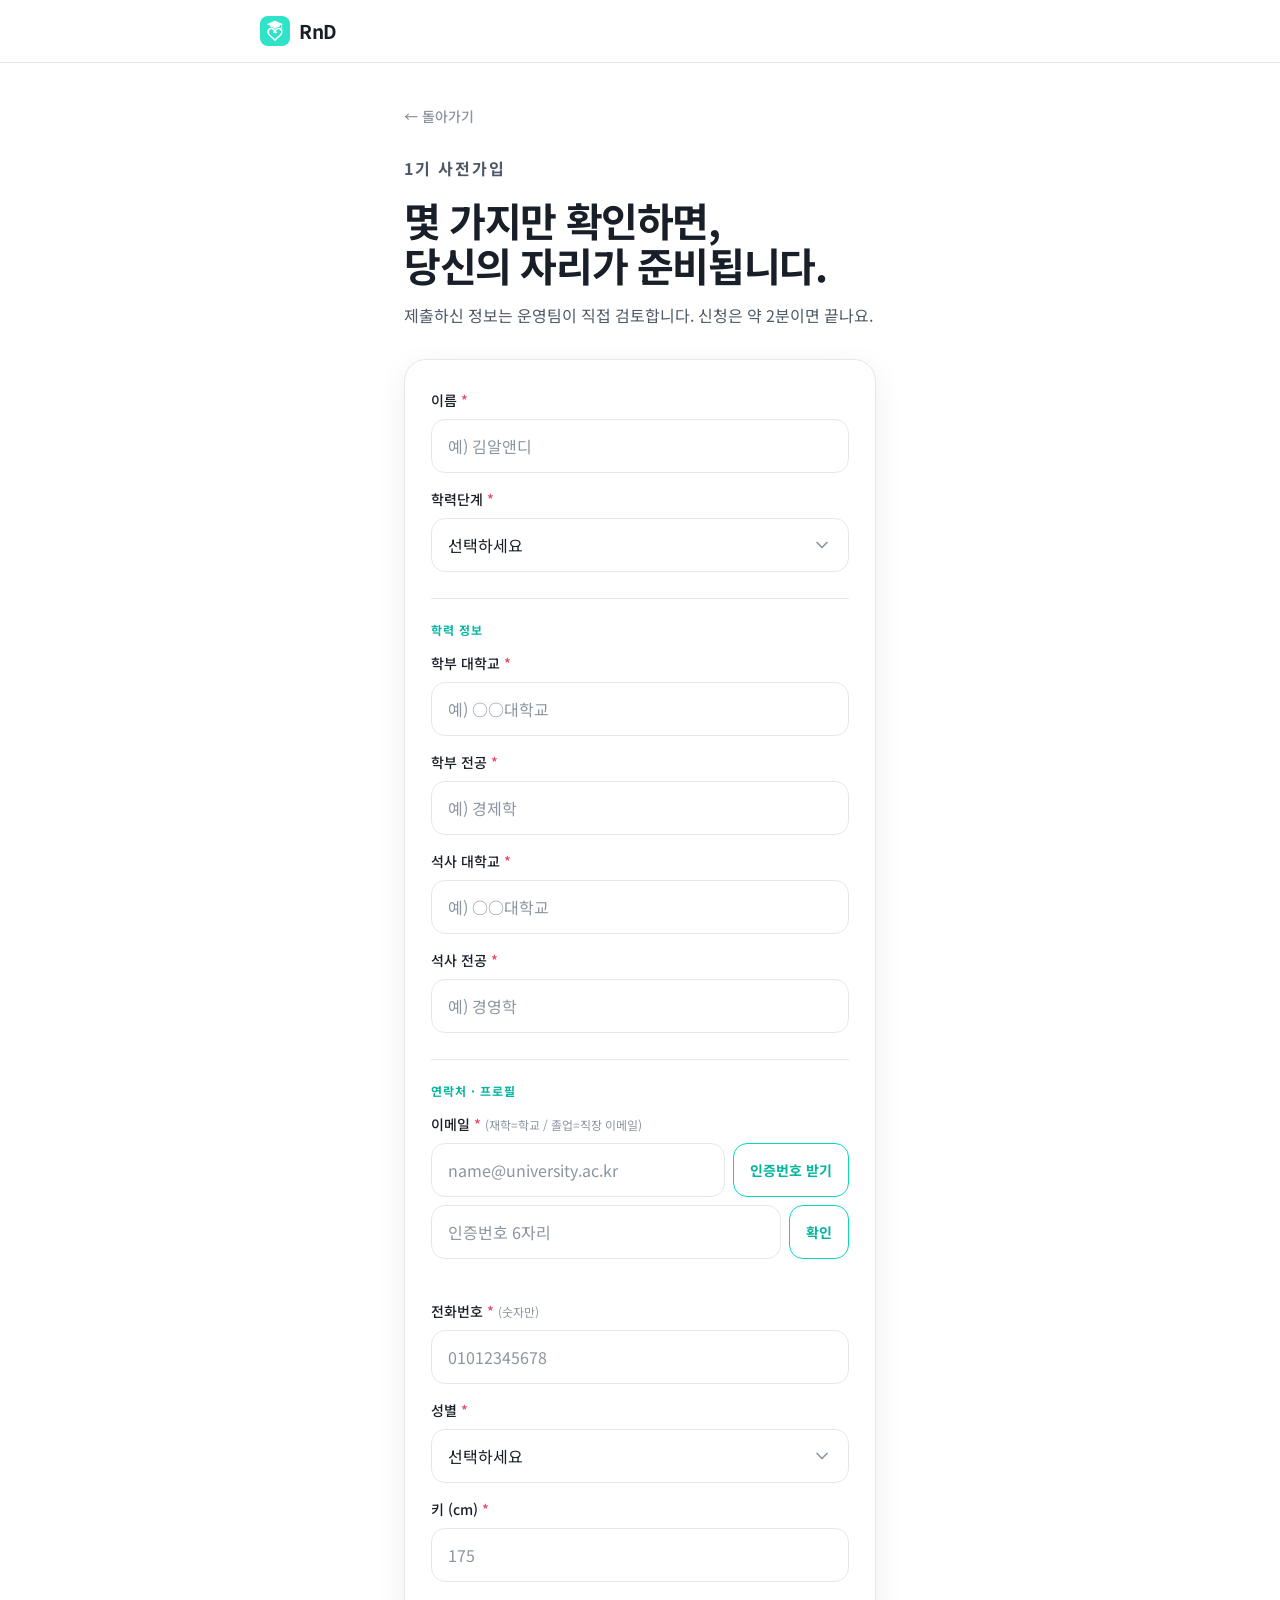
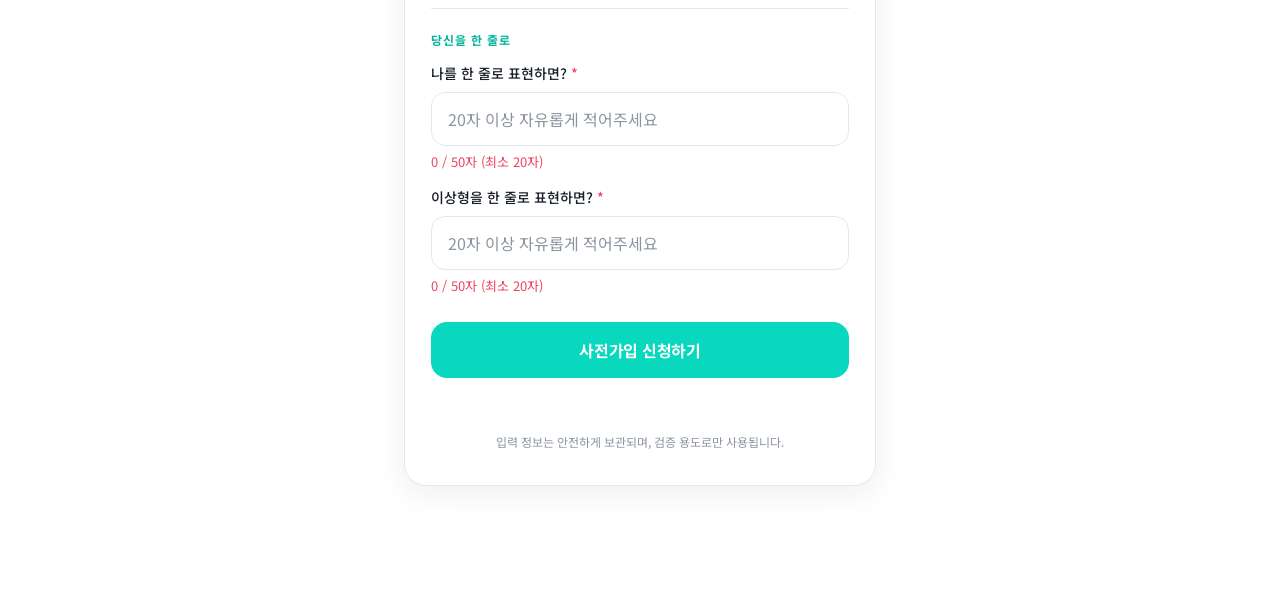
==== versions/blend/apply.html @ ff49e561 "RnD 사전신청 랜딩 시안 3종 (기획자 검토용) Co-Authored-By: Claude Opus 4.8 <noreply@anthropic.com>" ====
<!DOCTYPE html>
<html lang="ko">
<head>
  <meta charset="UTF-8" />
  <meta name="viewport" content="width=device-width, initial-scale=1.0" />
  <title>사전가입 신청 — RnD</title>
  <link rel="preconnect" href="https://fonts.googleapis.com" />
  <link rel="preconnect" href="https://fonts.gstatic.com" crossorigin />
  <link href="https://fonts.googleapis.com/css2?family=Noto+Sans+KR:wght@400;500;700&display=swap" rel="stylesheet" />
  <link rel="stylesheet" href="../shared/base.css" />
  <link rel="stylesheet" href="blend.css" />
</head>
<body>
  <nav class="nav">
    <div class="inner">
      <a class="brand-logo" href="index.html">
        <span class="logo-mark"><img src="../shared/rnd-logo.png" alt="RnD" /></span>
        <span class="wordmark">RnD</span>
      </a>
    </div>
  </nav>

  <div class="apply-wrap">
    <a class="back" href="index.html">← 돌아가기</a>
    <div class="apply-head">
      <p class="kicker">1기 사전가입</p>
      <h1>몇 가지만 확인하면,<br />당신의 자리가 준비됩니다.</h1>
      <p>제출하신 정보는 운영팀이 직접 검토합니다. 신청은 약 2분이면 끝나요.</p>
    </div>

    <div class="card">
      <form id="signup-form" novalidate>
        <div class="field"><label>이름 <span class="req">*</span></label><input type="text" name="이름" placeholder="예) 김알앤디" /></div>
        <div class="field"><label>학력단계 <span class="req">*</span></label>
          <select name="학력단계" id="edu-level">
            <option value="">선택하세요</option>
            <option value="석사재학">석사 재학</option>
            <option value="석사졸업">석사 졸업</option>
            <option value="박사재학">박사 재학</option>
            <option value="박사졸업">박사 졸업</option>
          </select>
        </div>

        <div class="form-group-label">학력 정보</div>
        <div class="field"><label>학부 대학교 <span class="req">*</span></label><input type="text" name="학부_대학교" placeholder="예) ○○대학교" /></div>
        <div class="field"><label>학부 전공 <span class="req">*</span></label><input type="text" name="학부_전공" placeholder="예) 경제학" /></div>
        <div class="field"><label>석사 대학교 <span class="req">*</span></label><input type="text" name="석사_대학교" placeholder="예) ○○대학교" /></div>
        <div class="field"><label>석사 전공 <span class="req">*</span></label><input type="text" name="석사_전공" placeholder="예) 경영학" /></div>
        <div id="phd-fields" hidden>
          <div class="field"><label>박사 대학교 <span class="req">*</span></label><input type="text" name="박사_대학교" placeholder="예) ○○대학교" /></div>
          <div class="field"><label>박사 전공 <span class="req">*</span></label><input type="text" name="박사_전공" placeholder="예) 통계학" /></div>
        </div>

        <div class="form-group-label">연락처 · 프로필</div>
        <div class="field" id="email-field">
          <label>이메일 <span class="req">*</span> <span class="note">(재학=학교 / 졸업=직장 이메일)</span></label>
          <div class="verify-row">
            <input type="email" name="이메일" id="email" placeholder="name@university.ac.kr" />
            <button type="button" class="btn-verify" id="send-code">인증번호 받기</button>
          </div>
          <div class="verify-code" id="code-row" hidden>
            <input type="text" id="email-code" inputmode="numeric" maxlength="6" placeholder="인증번호 6자리" />
            <button type="button" class="btn-verify" id="check-code">확인</button>
          </div>
          <div class="verify-msg" id="verify-msg"></div>
        </div>
        <div class="field"><label>전화번호 <span class="req">*</span> <span class="note">(숫자만)</span></label><input type="text" name="전화번호" id="phone" inputmode="numeric" placeholder="01012345678" /></div>
        <div class="field"><label>성별 <span class="req">*</span></label>
          <select name="성별"><option value="">선택하세요</option><option value="남성">남성</option><option value="여성">여성</option></select>
        </div>
        <div class="field"><label>키 (cm) <span class="req">*</span></label><input type="number" name="키" id="height" min="140" max="220" placeholder="175" /></div>

        <div class="form-group-label">당신을 한 줄로</div>
        <div class="field"><label>나를 한 줄로 표현하면? <span class="req">*</span></label><input type="text" name="한줄소개" id="intro" maxlength="50" placeholder="20자 이상 자유롭게 적어주세요" /><div class="counter" id="intro-counter">0 / 50자 (최소 20자)</div></div>
        <div class="field"><label>이상형을 한 줄로 표현하면? <span class="req">*</span></label><input type="text" name="한줄이상형" id="ideal" maxlength="50" placeholder="20자 이상 자유롭게 적어주세요" /><div class="counter" id="ideal-counter">0 / 50자 (최소 20자)</div></div>
        <button type="submit">사전가입 신청하기</button>
        <div id="msg"></div>
      </form>
      <div class="privacy-note">입력 정보는 안전하게 보관되며, 검증 용도로만 사용됩니다.</div>
    </div>
  </div>

  <script src="apply.js"></script>
</body>
</html>
---- versions/shared/base.css ----
/* [RnD 랜딩 시안] 공통 토대 — Figma 디자인 시스템 토큰 + 폼/입력/버튼 기본
   각 버전(v1/v2/v3)은 이 파일을 먼저 불러오고, 그 위에 컨셉 스타일을 덧입힙니다. */

:root {
  --brand-500: #07D8BE;
  --brand-600: #06B5A0;
  --brand-700: #013731;   /* 가장 진한 틸 */
  --brand-50:  #E5FBF8;
  --text-primary:   #191F28;
  --text-secondary: #4E5968;
  --text-tertiary:  #8B95A1;
  --border-default: #E5E8EB;
  --border-strong:  #D1D6DB;
  --error: #F2415F;
  --radius: 14px;
  --radius-lg: 16px;
  --maxw: 480px;
}

* { box-sizing: border-box; }
html, body { margin: 0; padding: 0; }
body {
  font-family: "Noto Sans KR", system-ui, -apple-system, sans-serif;
  color: var(--text-primary);
  background: #fff;
  line-height: 1.5;
  -webkit-font-smoothing: antialiased;
  word-break: keep-all;       /* 한국어 자연 줄바꿈(단어 중간에서 안 깨짐) */
  overflow-wrap: break-word;
}

.container { max-width: var(--maxw); margin: 0 auto; padding: 0 20px; }

/* 폼 카드 */
.card {
  background: #fff;
  border: 1px solid var(--border-default);
  border-radius: 20px;
  padding: 28px 22px 32px;
  margin: 0 auto 40px;
  box-shadow: 0 8px 30px rgba(25, 31, 40, 0.07);
}
.card h2 { font-size: 20px; font-weight: 700; margin: 0 0 4px; letter-spacing: -0.5px; }
.card .sub { font-size: 14px; color: var(--text-secondary); margin: 0 0 22px; }

/* 입력 필드 */
.field { margin-bottom: 16px; }
label { display: block; font-size: 14px; font-weight: 500; margin-bottom: 8px; }
.req { color: var(--error); }
.note { color: var(--text-tertiary); font-size: 12px; font-weight: 400; }

input, select {
  width: 100%; height: 54px;
  border: 1.5px solid var(--border-default);
  border-radius: var(--radius);
  padding: 0 16px; font-size: 16px;
  font-family: inherit; color: var(--text-primary); background: #fff;
  transition: border-color .15s, box-shadow .15s;
}
input::placeholder { color: var(--text-tertiary); }
input:focus, select:focus {
  outline: none; border-color: var(--brand-500);
  box-shadow: 0 0 0 3px rgba(7, 216, 190, 0.18);
}
select {
  appearance: none; -webkit-appearance: none; padding-right: 44px;
  background-image: url("data:image/svg+xml;charset=utf-8,%3Csvg xmlns='http://www.w3.org/2000/svg' width='20' height='20' viewBox='0 0 24 24' fill='none' stroke='%238B95A1' stroke-width='2' stroke-linecap='round' stroke-linejoin='round'%3E%3Cpath d='M6 9l6 6 6-6'/%3E%3C/svg%3E");
  background-repeat: no-repeat; background-position: right 16px center;
}

.counter { font-size: 13px; color: var(--text-tertiary); margin-top: 6px; }
.counter.bad { color: var(--error); }

button[type="submit"] {
  width: 100%; height: 56px; border: none; border-radius: var(--radius-lg);
  background: var(--brand-500); color: #fff; font-size: 16px; font-weight: 700;
  font-family: inherit; letter-spacing: -0.3px; cursor: pointer; margin-top: 10px;
  transition: background .15s, transform .05s;
}
button[type="submit"]:hover { background: var(--brand-600); }
button[type="submit"]:active { transform: translateY(1px); }

#msg { margin-top: 14px; font-size: 14px; font-weight: 700; min-height: 20px; color: var(--error); }

/* 완료 화면(기본) */
#thanks { display: none; text-align: center; padding: 80px 24px; }
#thanks .check {
  width: 72px; height: 72px; border-radius: 50%;
  background: var(--brand-50); color: var(--brand-600);
  font-size: 38px; line-height: 72px; margin: 0 auto 22px;
}
#thanks h2 { font-size: 24px; font-weight: 700; margin: 0 0 10px; letter-spacing: -0.5px; }
#thanks p { color: var(--text-secondary); margin: 0 0 6px; }

/* 「추가 필요」 표시용 배지 */
.todo {
  display: inline-block; background: #FFF4E5; color: #B26A00;
  border: 1px dashed #FFB020; border-radius: 6px;
  font-size: 11px; font-weight: 700; padding: 1px 7px; margin-left: 6px;
  vertical-align: middle;
}

.footer {
  text-align: center; padding: 26px 20px 48px;
  color: var(--text-tertiary); font-size: 13px;
  border-top: 1px solid var(--border-default);
}
.footer a { color: var(--text-secondary); text-decoration: none; margin: 0 8px; }

[hidden] { display: none; }

/* 브랜드 로고 — 졸업모자+하트 심볼(민트 사각) + RnD 워드마크 */
.brand-logo { display: inline-flex; align-items: center; gap: 9px; text-decoration: none; }
.logo-mark {
  width: 30px; height: 30px; border-radius: 8px; overflow: hidden;
  display: inline-flex; flex-shrink: 0;
}
.logo-mark img { width: 100%; height: 100%; object-fit: cover; display: block; }
.brand-logo .wordmark { font-weight: 700; font-size: 19px; letter-spacing: -0.3px; color: var(--text-primary); }

/* 사전가입 정원 FOMO 인디케이터 (공통 — V1·V2·V3 동일하게) */
.capacity { max-width: 420px; }
.capacity-track { height: 6px; border-radius: 999px; background: var(--border-default); overflow: hidden; }
.capacity-fill { display: block; height: 100%; border-radius: 999px; background: var(--brand-500); }
.capacity-cap { font-size: 13px; color: var(--text-secondary); margin: 11px 0 0; }
.capacity-cap b { color: var(--text-primary); font-weight: 700; }

/* 이메일 인증 플로우 (제출 전 인증) — 공통 */
.verify-row, .verify-code { display: flex; gap: 8px; align-items: stretch; }
.verify-row > input, .verify-code > input { flex: 1 1 auto; min-width: 0; }
.verify-code { margin-top: 8px; }
.btn-verify {
  flex: 0 0 auto; height: 54px; padding: 0 16px; white-space: nowrap;
  border: 1.5px solid var(--brand-500); background: #fff; color: var(--brand-600);
  font-weight: 700; font-size: 14px; border-radius: var(--radius);
  cursor: pointer; font-family: inherit; transition: background .15s;
}
.btn-verify:hover { background: var(--brand-50); }
.btn-verify:disabled { border-color: var(--border-default); color: var(--text-tertiary); cursor: default; background: #fff; }
.verify-msg { font-size: 13px; margin-top: 8px; min-height: 18px; color: var(--text-secondary); }
.verify-msg.ok { color: var(--brand-600); font-weight: 700; }
.verify-msg.bad { color: var(--error); font-weight: 700; }
.field.verified > .verify-row > input { background: #F7FBFA; }
---- versions/blend/blend.css ----
/* RnD 블렌드 버전 — 멀티페이지(랜딩 → 신청 → 완료)
   컨셉: BOLD EDITORIAL — 강한 타이포 위계, 헤어라인 구분선, 넉넉한 여백,
   넘버드 리스트, 풀쿼트, 비대칭, 그리고 딥틸 다크 섹션 대비.
   base.css(토큰·폼·.field/.counter/.todo/.footer) 위에 얹는다. 토큰 재정의 금지.
   이모지 아이콘/이모지 배지/획일적 박스 그리드는 사용하지 않는다. */

/* ── 콘텐츠 폭(편집형 표준 단) ── */
.wrap { max-width: 760px; margin: 0 auto; padding: 0 24px; }

/* ── 상단 내비 ── */
.nav {
  position: sticky; top: 0; z-index: 20; background: rgba(255, 255, 255, .92);
  backdrop-filter: saturate(180%) blur(10px);
  border-bottom: 1px solid var(--border-default);
}
.nav .inner {
  max-width: 808px; margin: 0 auto; padding: 16px 24px;
  display: flex; align-items: center; justify-content: space-between;
}
.nav .logo {
  font-weight: 700; font-size: 20px; color: var(--text-primary);
  letter-spacing: 1px; text-decoration: none;
}
.nav .nav-cta {
  font-size: 13px; font-weight: 700; letter-spacing: .2px;
  color: var(--text-primary); text-decoration: none;
  padding: 9px 18px; border: 1.5px solid var(--text-primary); border-radius: 999px;
  transition: background .15s, color .15s;
}
.nav .nav-cta:hover { background: var(--text-primary); color: #fff; }

/* ── 공통 버튼(링크형) ── */
.btn-primary {
  display: inline-block; background: var(--brand-500); color: #013731;
  font-weight: 700; font-size: 16px; letter-spacing: -0.2px;
  padding: 17px 38px; border-radius: 999px; text-decoration: none;
  transition: transform .06s, box-shadow .15s, background .15s;
  box-shadow: 0 6px 22px rgba(7, 216, 190, .28);
}
.btn-primary:hover { background: var(--brand-600); box-shadow: 0 8px 26px rgba(6, 181, 160, .34); }
.btn-primary:active { transform: translateY(1px); }
.btn-lg { font-size: 17px; padding: 19px 46px; }

/* ─────────────────────────────────────────────
   히어로 — 큰 헤드라인 + 오버라인(텍스트), 좌측 정렬 비대칭
   ───────────────────────────────────────────── */
.hero { padding: 84px 0 0; background: #fff; }
/* 히어로 상단 로고 마크 — PNG 자체가 민트 타일이므로 추가 배경 없이 라운드+그림자만 */
.hero-mark {
  display: inline-block; width: 60px; height: 60px; margin: 0 0 26px;
  border-radius: 15px; overflow: hidden; line-height: 0;
  box-shadow: 0 10px 26px rgba(7, 216, 190, .30);
}
.hero-mark img { width: 100%; height: 100%; object-fit: cover; display: block; }
.hero .hero-over {
  font-size: 13px; font-weight: 700; letter-spacing: 1.5px;
  color: var(--brand-600); text-transform: none; margin: 0 0 22px;
}
.hero-h {
  font-size: clamp(40px, 9vw, 76px); font-weight: 700; line-height: 1.04;
  letter-spacing: -2.4px; margin: 0 0 28px; color: var(--text-primary);
}
.hero-h em {
  font-style: normal; color: var(--brand-600);
  position: relative; white-space: nowrap;
}
.hero-h em::after {
  content: ""; position: absolute; left: -2px; right: -2px; bottom: 6px; height: 14px;
  background: var(--brand-50); z-index: -1; border-radius: 2px;
}
.hero-sub {
  font-size: 18px; line-height: 1.7; color: var(--text-secondary);
  max-width: 540px; margin: 0 0 36px;
}
.hero-cta { display: flex; align-items: center; flex-wrap: wrap; gap: 18px; margin-bottom: 28px; }
.hero-note { font-size: 13px; color: var(--text-tertiary); }
.hero .capacity { margin-bottom: 64px; }

/* ─────────────────────────────────────────────
   사전가입 정원 인디케이터(FOMO) — 얇은 트랙 + 틸 채움 + 라벨
   가벼운 희소성 신호. 박스/이모지 없이 헤어라인 톤 유지.
   ───────────────────────────────────────────── */
.capacity { max-width: 420px; }
.capacity-track {
  height: 6px; border-radius: 999px; background: var(--border-default);
  overflow: hidden;
}
.capacity-fill {
  display: block; height: 100%; border-radius: 999px;
  background: var(--brand-500);
}
.capacity-cap {
  font-size: 13px; color: var(--text-secondary); margin: 11px 0 0; letter-spacing: .1px;
}
.capacity-cap b { color: var(--text-primary); font-weight: 700; }
/* 마지막 CTA 안에서는 중앙 정렬 */
.capacity-center { margin-left: auto; margin-right: auto; margin-top: 30px; }
/* 딥틸 등 어두운 배경 위에서도 대비 유지(필요 시) */
.manifesto .capacity-track { background: rgba(255, 255, 255, .18); }
.manifesto .capacity-cap { color: rgba(255, 255, 255, .82); }
.manifesto .capacity-cap b { color: #fff; }

/* 히어로 하단 풀폭 헤어라인 + 신뢰 키워드 */
.hero-rule { border-top: 1px solid var(--text-primary); }
.hero-rule-inner {
  display: flex; align-items: stretch;
  font-size: 13px; font-weight: 700; letter-spacing: .3px; color: var(--text-primary);
}
.hero-rule-inner span { flex: 1; padding: 20px 0; text-align: center; }
.hero-rule-inner span + span { border-left: 1px solid var(--border-strong); }
@media (max-width: 460px) {
  .hero-rule-inner span { font-size: 11px; letter-spacing: 0; padding: 16px 4px; }
}

/* ─────────────────────────────────────────────
   섹션 밴드 공통
   ───────────────────────────────────────────── */
.band { padding: 88px 0; border-top: 1px solid var(--border-default); }
.band:first-of-type { border-top: none; }
.band-tint { background: var(--brand-50); border-top: none; }

.kicker {
  font-size: 12px; font-weight: 700; letter-spacing: 2px;
  color: var(--brand-600); margin: 0 0 22px; text-transform: uppercase;
}
.h2 {
  font-size: clamp(28px, 5.4vw, 44px); font-weight: 700; line-height: 1.18;
  letter-spacing: -1.4px; margin: 0 0 34px; color: var(--text-primary);
}

/* 문제 공감 — 2열 비대칭 본문 */
.lede-pair { display: grid; gap: 26px; }
@media (min-width: 720px) { .lede-pair { grid-template-columns: 1fr 1fr; gap: 40px; } }
.lede { font-size: 17px; line-height: 1.85; color: var(--text-secondary); margin: 0; }
.lede:first-child { font-weight: 500; color: var(--text-primary); }

/* RnD의 방식 — 비대칭 편집형(획일적 2-카드 금지)
   강한 리드 선언 + 그 아래 헤어라인으로 구분된 보조 노트.
   데스크톱에서는 리드(넓게) | 노트(좁게) 의 비대칭 2열. */
.approach {
  display: grid; gap: 36px 56px;
  border-top: 1.5px solid var(--text-primary); padding-top: 40px; margin-top: 4px;
}
@media (min-width: 760px) {
  .approach { grid-template-columns: 1.15fr 1fr; align-items: start; gap: 0 64px; }
}
/* 리드 선언 — 굵은 타이포, 박스 없음 */
.approach-lead {
  font-size: clamp(23px, 3.4vw, 32px); font-weight: 700; line-height: 1.34;
  letter-spacing: -1px; color: var(--text-primary); margin: 0;
}
.approach-lead em {
  font-style: normal; color: var(--brand-600);
}
/* 보조 노트 — 세로 스택, 항목 사이만 얇은 헤어라인 */
.approach-notes { display: grid; gap: 0; }
.approach-note { padding: 0 0 22px; }
.approach-note + .approach-note {
  margin-top: 22px; padding-top: 22px; border-top: 1px solid var(--border-strong);
}
@media (max-width: 759px) {
  .approach-notes { margin-top: 4px; }
}
.band-tint .approach { border-top-color: var(--brand-700); }
.band-tint .approach-note + .approach-note { border-top-color: rgba(1, 55, 49, .18); }
.approach-lbl {
  font-size: 13px; font-weight: 700; letter-spacing: 1.4px; text-transform: uppercase;
  color: var(--brand-600); margin: 0 0 8px;
}
.approach-body { font-size: 16px; line-height: 1.8; color: var(--text-secondary); margin: 0; }
.approach-foot {
  font-size: 19px; line-height: 1.7; color: var(--text-primary); font-weight: 500;
  margin: 38px 0 0; max-width: 640px;
}
.approach-foot strong { color: var(--brand-600); font-weight: 700; }

/* 검증 절차 — 넘버드 리스트(박스 없음, 큰 번호 + 헤어라인) */
.steps { list-style: none; margin: 8px 0 0; padding: 0; counter-reset: none; }
.steps li {
  display: grid; grid-template-columns: auto 1fr; gap: 24px; align-items: start;
  padding: 32px 0; border-top: 1px solid var(--border-default);
}
.steps li:first-child { border-top: 1.5px solid var(--text-primary); }
.steps-n {
  font-size: clamp(40px, 7vw, 60px); font-weight: 700; line-height: .9;
  color: var(--brand-500); letter-spacing: -2px; font-variant-numeric: tabular-nums;
}
.steps-t { font-size: 21px; font-weight: 700; letter-spacing: -0.5px; margin: 0 0 10px; }
.steps-d { font-size: 16px; line-height: 1.8; color: var(--text-secondary); margin: 0; max-width: 560px; }
@media (max-width: 480px) {
  .steps li { gap: 16px; }
  .steps-t { font-size: 19px; }
}

/* ─────────────────────────────────────────────
   다크 매니페스토 — 딥틸 배경 + 흰 텍스트(대비 섹션)
   ───────────────────────────────────────────── */
.manifesto {
  background: var(--brand-700); color: #fff;
  padding: 110px 0; position: relative; overflow: hidden;
}
.manifesto .wrap { position: relative; }
.manifesto-kicker {
  font-size: 12px; font-weight: 700; letter-spacing: 2px; text-transform: uppercase;
  color: var(--brand-500); margin: 0 0 30px;
}
.manifesto-q {
  font-size: clamp(26px, 4.6vw, 42px); font-weight: 500; line-height: 1.42;
  letter-spacing: -1px; margin: 0; color: #fff;
}
.manifesto-q em {
  font-style: normal; font-weight: 700; color: var(--brand-500);
}
.manifesto-by { margin: 36px 0 0; font-size: 14px; color: rgba(255, 255, 255, .68); }
/* 다크 섹션 안의 todo 배지는 그대로(가독성 OK) */

/* 함께하는 사람들 — 큰 타이포 통계 + 세로 구분선(박스 X) */
.stats { display: flex; border-top: 1.5px solid var(--text-primary); border-bottom: 1px solid var(--border-default); }
.stat { flex: 1; padding: 36px 0 30px; text-align: center; }
.stat + .stat { border-left: 1px solid var(--border-default); }
.stat-n {
  font-size: clamp(44px, 9vw, 72px); font-weight: 700; line-height: 1;
  letter-spacing: -2.5px; color: var(--text-primary); font-variant-numeric: tabular-nums;
}
.stat-u { font-size: .5em; color: var(--brand-600); margin-left: 2px; vertical-align: baseline; }
.stat-l { font-size: 13px; color: var(--text-secondary); margin-top: 14px; letter-spacing: .2px; }
.stats-foot { font-size: 13px; color: var(--text-tertiary); margin: 18px 0 0; }
@media (max-width: 480px) { .stat-l { font-size: 11px; } }

/* 풀쿼트 — 큰 인용 */
.pullquote {
  font-size: clamp(24px, 4.2vw, 38px); font-weight: 500; line-height: 1.45;
  letter-spacing: -0.8px; color: var(--text-primary); margin: 0;
  text-indent: -0.4em;
}
.pullquote-by { font-size: 14px; color: var(--text-tertiary); margin: 26px 0 0; }

/* FAQ — 하이라인 구분 리스트 */
.faq { margin: 8px 0 0; }
.faq-row { border-top: 1px solid var(--border-default); padding: 26px 0; }
.faq-row:first-child { border-top: 1.5px solid var(--text-primary); }
.faq dt { font-size: 19px; font-weight: 700; letter-spacing: -0.4px; margin: 0 0 10px; }
.faq dd { margin: 0; font-size: 16px; line-height: 1.8; color: var(--text-secondary); max-width: 620px; }

/* ── 마지막 CTA ── */
.cta-final {
  text-align: center; padding: 100px 24px 110px;
  border-top: 1px solid var(--border-default);
}
.cta-h {
  font-size: clamp(30px, 6vw, 50px); font-weight: 700; line-height: 1.14;
  letter-spacing: -1.6px; margin: 0 0 18px;
}
.cta-sub { font-size: 17px; color: var(--text-secondary); margin: 0 auto 38px; max-width: 480px; line-height: 1.7; }

/* ─────────────────────────────────────────────
   신청 페이지(apply.html) — 편집형 톤에 맞춘 프리미엄 폼
   form#signup-form 및 필드 name/id 는 절대 변경하지 않음
   ───────────────────────────────────────────── */
.apply-wrap { max-width: 520px; margin: 0 auto; padding: 40px 24px 64px; }
.back {
  display: inline-block; color: var(--text-tertiary); text-decoration: none;
  font-size: 14px; font-weight: 500; margin-bottom: 28px; transition: color .15s;
}
.back:hover { color: var(--text-primary); }
.apply-head { margin-bottom: 8px; }
.apply-head .kicker { margin-bottom: 16px; }
.apply-head h1 {
  font-size: clamp(30px, 7vw, 40px); font-weight: 700;
  letter-spacing: -1.4px; line-height: 1.12; margin: 0 0 14px;
}
.apply-head p { color: var(--text-secondary); font-size: 16px; line-height: 1.7; margin: 0 0 30px; }

/* base.css .card 위에 살짝만 조정(편집형 톤) */
.apply-wrap .card { border-radius: 22px; padding: 30px 26px 34px; }

/* 폼 내부 학력 그룹 소제목(선택적 시각 구분) */
.form-group-label {
  font-size: 12px; font-weight: 700; letter-spacing: 1px; text-transform: uppercase;
  color: var(--brand-600); margin: 26px 0 14px; padding-top: 22px;
  border-top: 1px solid var(--border-default);
}

.privacy-note {
  text-align: center; font-size: 12px; color: var(--text-tertiary);
  margin-top: 20px; line-height: 1.6;
}

/* ─────────────────────────────────────────────
   완료 페이지(done.html)
   ───────────────────────────────────────────── */
.done-wrap { max-width: 520px; margin: 0 auto; padding: 88px 24px 72px; text-align: center; }
.done-wrap .check {
  width: 76px; height: 76px; border-radius: 50%;
  background: var(--brand-700); color: var(--brand-500);
  font-size: 38px; line-height: 76px; margin: 0 auto 30px; font-weight: 700;
}
.done-wrap h1 {
  font-size: clamp(28px, 6.4vw, 38px); font-weight: 700;
  letter-spacing: -1.2px; line-height: 1.15; margin: 0 0 14px;
}
.done-wrap > p { color: var(--text-secondary); font-size: 17px; margin: 0 0 36px; line-height: 1.7; }

.qnum {
  border: none; border-top: 1.5px solid var(--text-primary); border-bottom: 1px solid var(--border-default);
  border-radius: 0; padding: 30px 0; background: none; margin-bottom: 36px;
}
.qnum .lbl { font-size: 13px; font-weight: 700; letter-spacing: .4px; color: var(--text-secondary); text-transform: uppercase; }
.qnum .v {
  font-size: clamp(48px, 12vw, 72px); font-weight: 700; color: var(--text-primary);
  margin-top: 8px; letter-spacing: -3px; line-height: 1; font-variant-numeric: tabular-nums;
}

.nextstep {
  text-align: left; border: none; border-left: 3px solid var(--brand-500);
  border-radius: 0; padding: 6px 0 6px 22px; font-size: 15px;
  color: var(--text-secondary); line-height: 1.85;
}
.nextstep b { color: var(--text-primary); }

/* 동적 노출 박사 칸 */
#phd-fields[hidden] { display: none; }
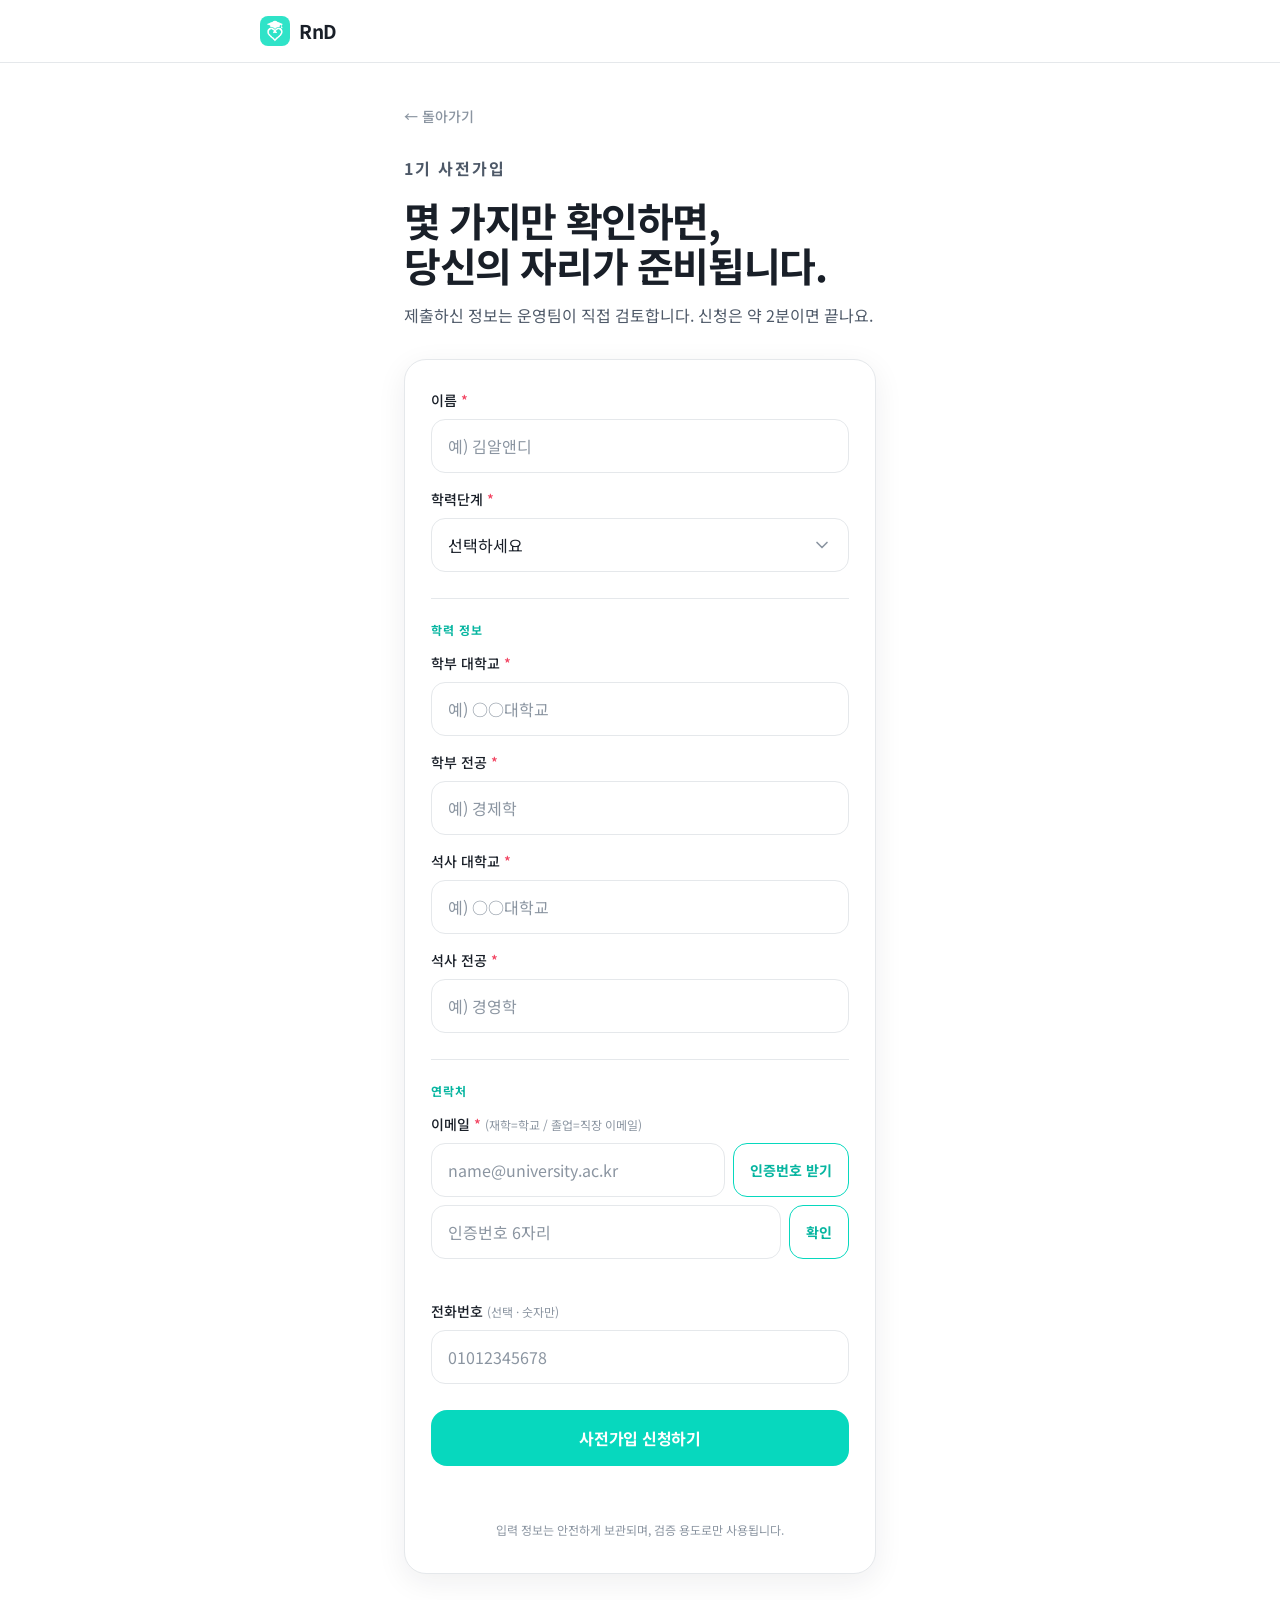
==== commit 22611790: "blend: 폼 필드 간소화 (성별·키·한줄소개 제거, 전화 선택) Co-Authored-By: Claude Opus 4.8 <noreply@anthropic.com>" ====
--- a/versions/blend/apply.html
+++ b/versions/blend/apply.html
@@ -51,7 +51,7 @@
           <div class="field"><label>박사 전공 <span class="req">*</span></label><input type="text" name="박사_전공" placeholder="예) 통계학" /></div>
         </div>
 
-        <div class="form-group-label">연락처 · 프로필</div>
+        <div class="form-group-label">연락처</div>
         <div class="field" id="email-field">
           <label>이메일 <span class="req">*</span> <span class="note">(재학=학교 / 졸업=직장 이메일)</span></label>
           <div class="verify-row">
@@ -64,15 +64,7 @@
           </div>
           <div class="verify-msg" id="verify-msg"></div>
         </div>
-        <div class="field"><label>전화번호 <span class="req">*</span> <span class="note">(숫자만)</span></label><input type="text" name="전화번호" id="phone" inputmode="numeric" placeholder="01012345678" /></div>
-        <div class="field"><label>성별 <span class="req">*</span></label>
-          <select name="성별"><option value="">선택하세요</option><option value="남성">남성</option><option value="여성">여성</option></select>
-        </div>
-        <div class="field"><label>키 (cm) <span class="req">*</span></label><input type="number" name="키" id="height" min="140" max="220" placeholder="175" /></div>
-
-        <div class="form-group-label">당신을 한 줄로</div>
-        <div class="field"><label>나를 한 줄로 표현하면? <span class="req">*</span></label><input type="text" name="한줄소개" id="intro" maxlength="50" placeholder="20자 이상 자유롭게 적어주세요" /><div class="counter" id="intro-counter">0 / 50자 (최소 20자)</div></div>
-        <div class="field"><label>이상형을 한 줄로 표현하면? <span class="req">*</span></label><input type="text" name="한줄이상형" id="ideal" maxlength="50" placeholder="20자 이상 자유롭게 적어주세요" /><div class="counter" id="ideal-counter">0 / 50자 (최소 20자)</div></div>
+        <div class="field"><label>전화번호 <span class="note">(선택 · 숫자만)</span></label><input type="text" name="전화번호" id="phone" inputmode="numeric" placeholder="01012345678" /></div>
         <button type="submit">사전가입 신청하기</button>
         <div id="msg"></div>
       </form>
